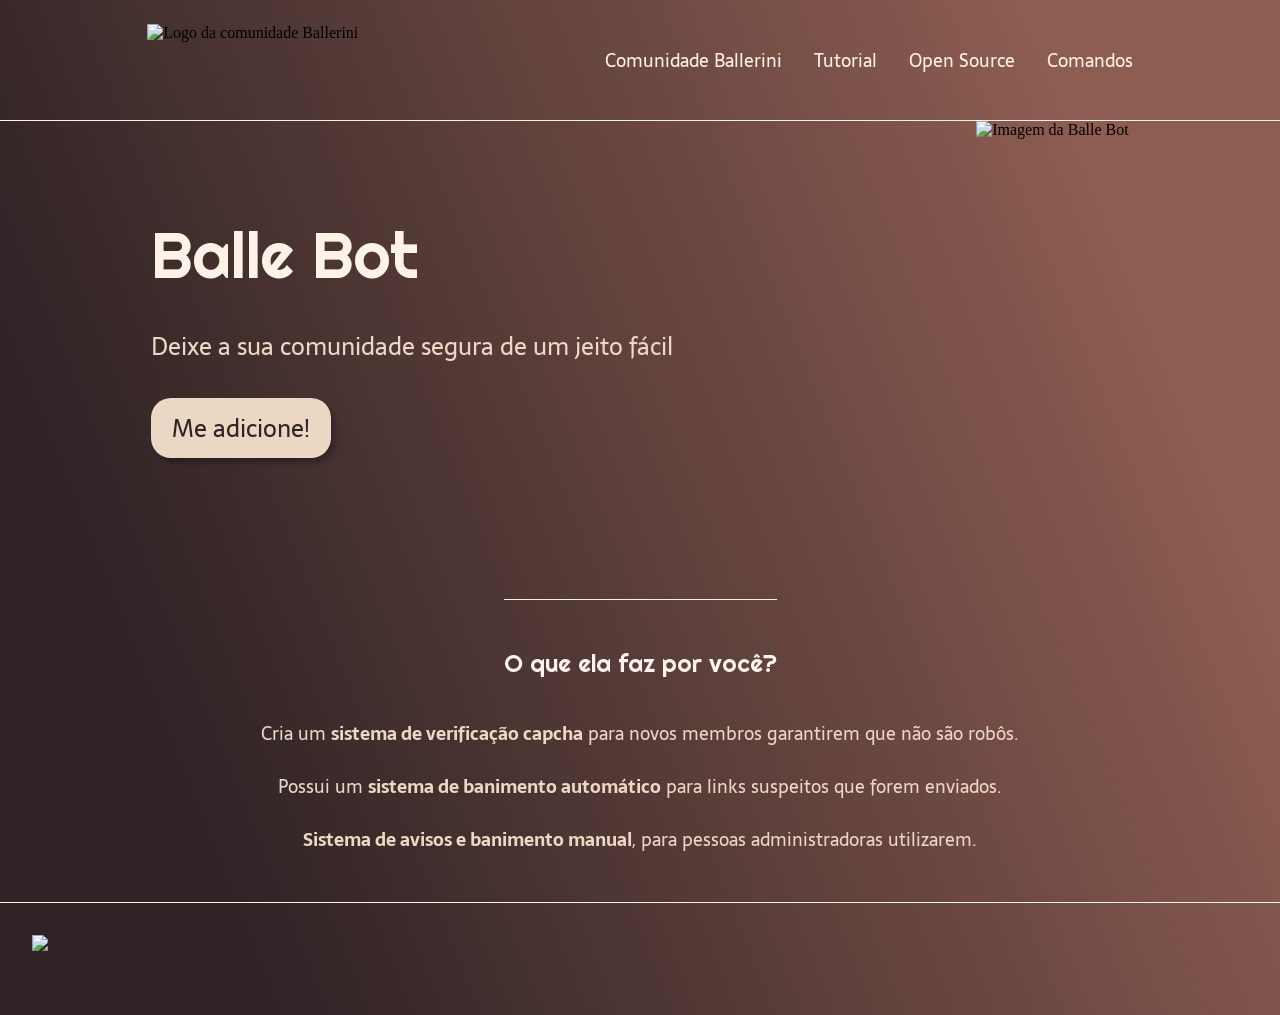
==== lading-page/index.html @ ee63868e "projeto_proa" ====
<!DOCTYPE html>
<html lang="pt-BR">
<head>
    <meta charset="UTF-8">
    <meta name="viewport" content="width=device-width, initial-scale=1.0">
    <meta name="description" content="Um bot que irá moderar e deixar a sua comunidade segura e de um jeito fácil!">
    <link rel="stylesheet" href="style.css">
    <title>Balle Bot - Modere a sua comunidade do Discord</title>
</head>
<body>
    <header class="cabecalho">
        <img class="cabecalho-imagem" src="logo.svg" alt="Logo da comunidade Ballerini">
        <nav class="cabecalho-menu">
            <a class="cabecalho-menu-item" href="https://discord.gg/wagxzStdcR">Comunidade Ballerini</a>
            <a class="cabecalho-menu-item">Tutorial</a>
            <a class="cabecalho-menu-item">Open Source</a>
            <a class="cabecalho-menu-item">Comandos</a>
        </nav>
    </header>

    <main class="conteudo">
        <section class="conteudo-principal">
            <div class="conteudo-principal-escrito">
                <h1 class="conteudo-principal-escrito-titulo">Balle Bot</h1>
                <h2 class="conteudo-principal-escrito-subtitulo">Deixe a sua comunidade segura de um jeito fácil</h2>
                <button class="conteudo-principal-escrito-botao">Me adicione!</button>
            </div>
            <img class="conteudo-principal-imagem" src="ballebot.svg" alt="Imagem da Balle Bot">
        </section>

        <section class="conteudo-secundario">
            <h3 class="conteudo-secundario-titulo">O que ela faz por você?</h3>
            <p class="conteudo-secundario-paragrafo">Cria um <strong>sistema de verificação capcha</strong> para novos membros garantirem que não são robôs.</p>
            <p class="conteudo-secundario-paragrafo">Possui um <strong>sistema de banimento automático</strong> para links suspeitos que forem enviados.</p>
            <p class="conteudo-secundario-paragrafo"><strong>Sistema de avisos e banimento manual</strong>, para pessoas administradoras utilizarem.</p>
            
        </section>
    </main>
        <footer class="rodape">
            <img class="rodape-imagem" src="./ballerini (1).svg">
        </footer>
</body>
</html>
---- lading-page/style.css ----
@import url('https://fonts.googleapis.com/css2?family=Righteous&family=Sarala:wght@400;700&display=swap');

* {
  margin: 0;
  padding: 0;
  box-sizing: border-box;
  text-decoration: none;
}

body {
  font-size: 100%;
  background: linear-gradient(68.15deg, #2F2325 16.62%, #8E5D52 85.61%);
}

.cabecalho {
  display: flex;
  flex-direction: row;
  align-items: center;
  justify-content: space-around;
  padding: 24px;
}

.cabecalho-imagem {
  height: 72px;
}

.cabecalho-menu {
  display: flex;
  gap: 32px;
}

.cabecalho-menu-item {
  font-family: 'Sarala', sans-serif;
  color: #FFF2E7;
  font-weight: 400;
  font-size: 18px
}

.conteudo {
  margin-bottom: 48px;
  border-top: 0.4px solid #FFF2E7;
}

.conteudo-principal {
  display: flex;
  flex-direction: row;
  align-items: center;
  justify-content: space-around;
}

.conteudo-principal-escrito {
  display: flex;
  flex-direction: column;
  gap: 32px;
}

.conteudo-principal-escrito-titulo {
  font-family: 'Righteous', cursive;
  font-weight: 400;
  font-size: 64px;
  color: #FFF2E7;
}

.conteudo-principal-escrito-subtitulo {
  font-family: 'Sarala', sans-serif;
  font-weight: 400;
  font-size: 24px;
  color: #ECD6C4;
}

.conteudo-principal-escrito-botao {
  background-color: #ECD6C4;
  width: 180px;
  height: 60px;
  border: none;
  box-shadow: 4px 5px 4px rgba(0, 0, 0, 0.25);
  border-radius: 20px;
  font-family: 'Sarala', sans-serif;
  font-weight: 400;
  font-size: 24px;
  color: #2F2325;
}

.conteudo-principal-escrito-botao:hover {
  background-color: rgba(236, 214, 196, 0.53);
}

.conteudo-principal-imagem {
  height: 430px;
}

.conteudo-secundario {
  display: flex;
  flex-direction: column;
  align-items: center;
  gap: 24px;
  margin-top: 48px;
}

.conteudo-secundario-titulo {
  border-top: 0.4px solid #FFF2E7;
  padding-top: 48px;
  font-family: 'Righteous', cursive;
  font-weight: 400;
  font-size: 24px;
  color: #FFF2EF;
  margin-bottom: 16px;
}

.conteudo-secundario-paragrafo {
  font-family: 'Sarala', sans-serif;
  font-weight: 300;
  font-size: 18px;
  color: #ECD6C4;
}

.rodape {
    padding: 32px;
    border-top: 0.4px solid #FFF2E7;
}

.rodape-imagem {
  height: 48px;
  display: block;
  margin: 0 auto;
}
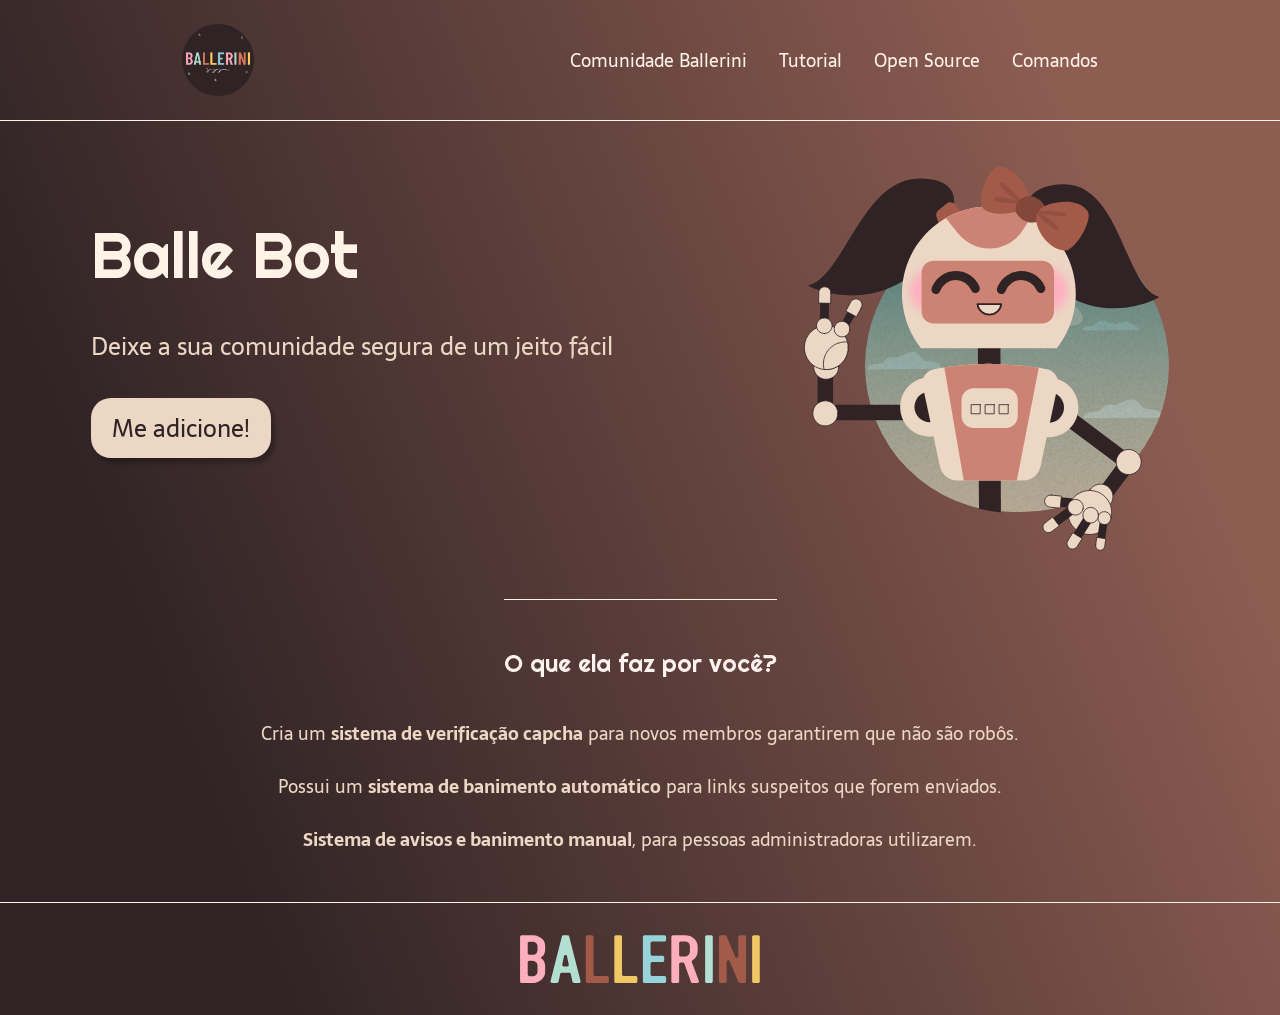
==== commit 1e4d01ac: "atualização de imagens" ====
--- a/lading-page/index.html
+++ b/lading-page/index.html
@@ -9,7 +9,7 @@
 </head>
 <body>
     <header class="cabecalho">
-        <img class="cabecalho-imagem" src="logo.svg" alt="Logo da comunidade Ballerini">
+        <img class="cabecalho-imagem" src="./img/logo.svg" alt="Logo da comunidade Ballerini">
         <nav class="cabecalho-menu">
             <a class="cabecalho-menu-item" href="https://discord.gg/wagxzStdcR">Comunidade Ballerini</a>
             <a class="cabecalho-menu-item">Tutorial</a>
@@ -25,7 +25,7 @@
                 <h2 class="conteudo-principal-escrito-subtitulo">Deixe a sua comunidade segura de um jeito fácil</h2>
                 <button class="conteudo-principal-escrito-botao">Me adicione!</button>
             </div>
-            <img class="conteudo-principal-imagem" src="ballebot.svg" alt="Imagem da Balle Bot">
+            <img class="conteudo-principal-imagem" src="./img/ballebot.svg" alt="Imagem da Balle Bot">
         </section>
 
         <section class="conteudo-secundario">
@@ -37,7 +37,7 @@
         </section>
     </main>
         <footer class="rodape">
-            <img class="rodape-imagem" src="./ballerini (1).svg">
+            <img class="rodape-imagem" src="./img/ballerini.svg">
         </footer>
 </body>
 </html>
